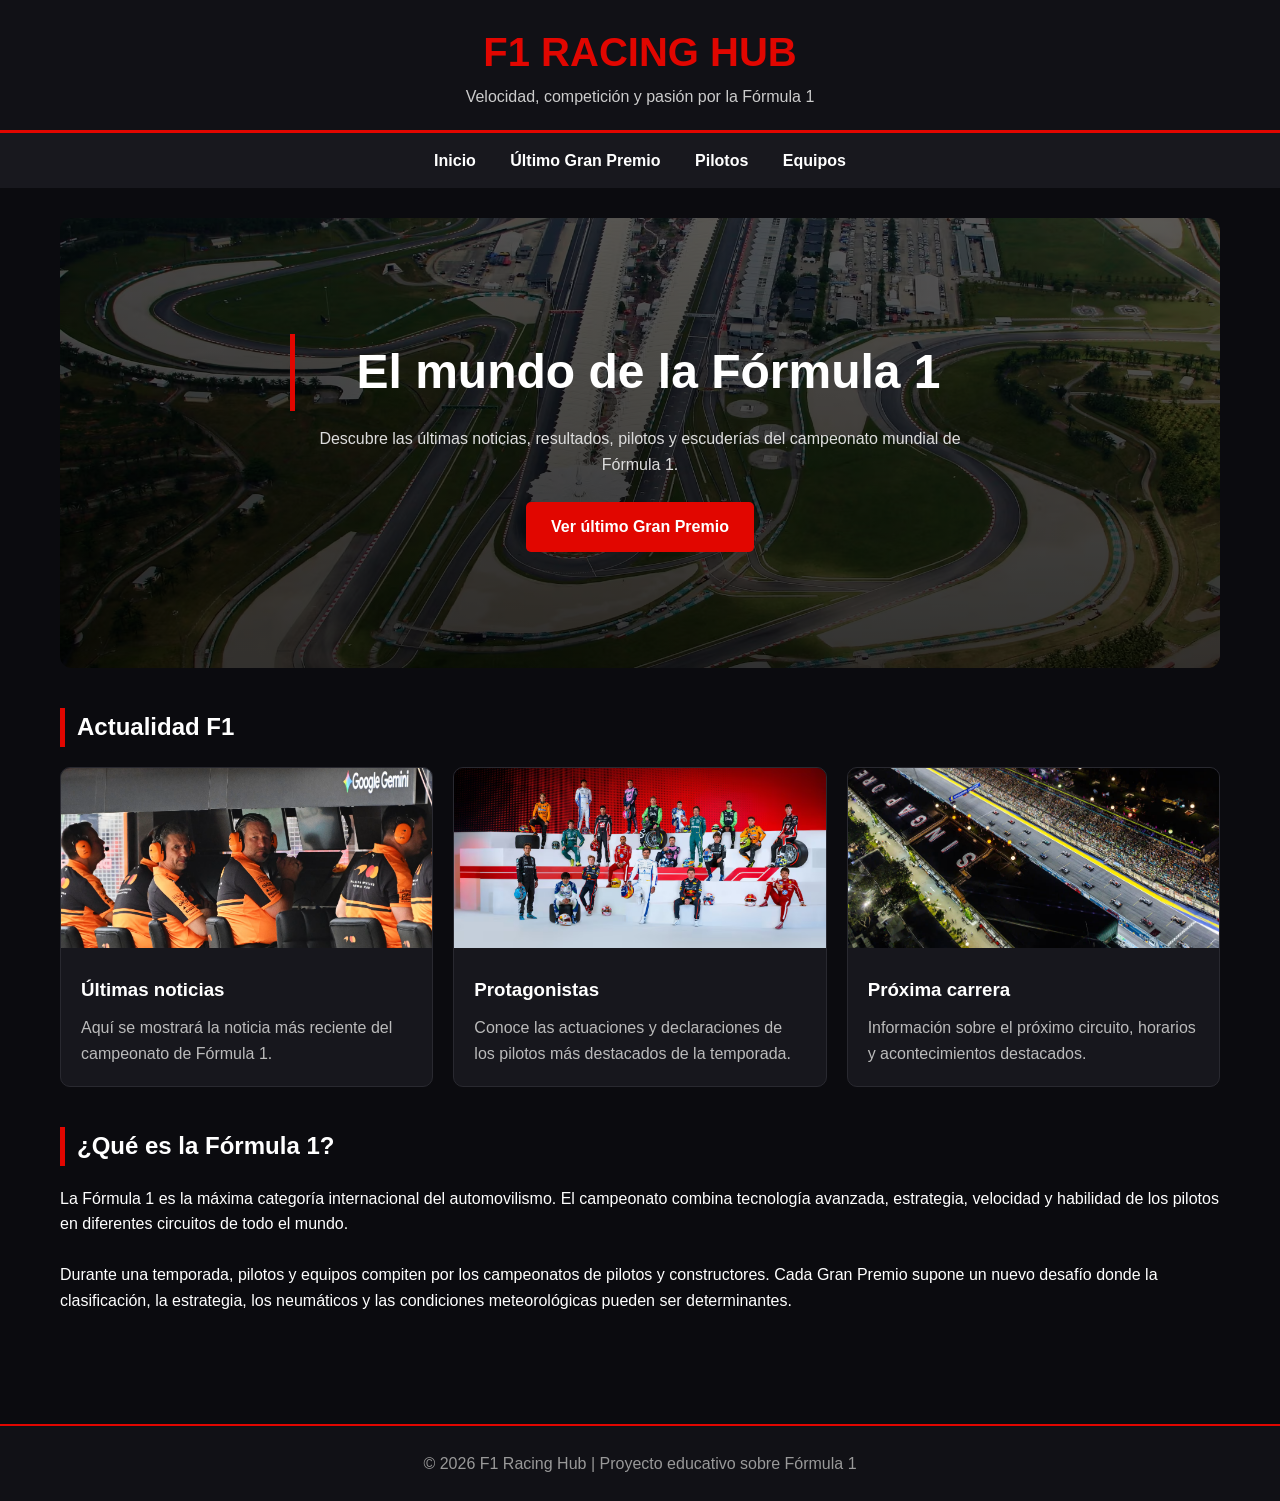
==== index.html @ a59dc9d7 "Add files via upload" ====
<!DOCTYPE html>
<html lang="es">

<head>
    <meta charset="UTF-8">

    <meta name="viewport" content="width=device-width, initial-scale=1.0">

    <meta name="description"
          content="F1 Racing Hub: actualidad, resultados, pilotos y escuderías de Fórmula 1.">

    <meta name="keywords"
          content="Fórmula 1, F1, pilotos, equipos, resultados, carreras, Grand Prix">

    <meta name="author"
          content="F1 Racing Hub">

    <title>F1 Racing Hub | Fórmula 1</title>

    <link rel="stylesheet" href="estilos.css">
</head>

<body>

    <header>
        <h1>F1 RACING HUB</h1>
        <p>Velocidad, competición y pasión por la Fórmula 1</p>
    </header>

    <nav aria-label="Navegación principal">
        <a href="index.html">Inicio</a>
        <a href="pagina1.html">Último Gran Premio</a>
        <a href="pagina2.html">Pilotos</a>
        <a href="pagina3.html">Equipos</a>
    </nav>

    <main>

        <section class="hero">

            <div>

                <h2>El mundo de la Fórmula 1</h2>

                <p>
                    Descubre las últimas noticias, resultados, pilotos
                    y escuderías del campeonato mundial de Fórmula 1.
                </p>

                <a class="boton" href="pagina1.html">
                    Ver último Gran Premio
                </a>

            </div>

        </section>


        <section>

            <h2>Actualidad F1</h2>

            <div class="noticias">
            
            <a href="https://www.formula1.com/en/latest" class="enlace-noticia">
                <article>
                    
                    <img src="imagenes/Noticia.avif"
                         alt="Monoplaza de Fórmula 1 en carrera">

                    <div>

                        <h3>Últimas noticias</h3>

                        <p>
                            Aquí se mostrará la noticia más reciente
                            del campeonato de Fórmula 1.
                        </p>

                    </div>

                </article>
            </a>
            <a href="https://www.formula1.com/en/teams" class="enlace-noticia">
                <article>

                    <img src="imagenes/Equipos.avif"
                         alt="Piloto de Fórmula 1">

                    <div>

                        <h3>Protagonistas</h3>

                        <p>
                            Conoce las actuaciones y declaraciones de
                            los pilotos más destacados de la temporada.
                        </p>

                    </div>

                </article>
            </a>
            <a href="https://www.formula1.com/en/racing/2026/singapore" class="enlace-noticia">
                <article>

                    <img src="imagenes/Singapore.avif"
                         alt="Circuito de Fórmula 1">

                    <div>

                        <h3>Próxima carrera</h3>

                        <p>
                            Información sobre el próximo circuito,
                            horarios y acontecimientos destacados.
                        </p>

                    </div>

                </article>
                </a>
            </div>

        </section>


        <section>

            <h2>¿Qué es la Fórmula 1?</h2>

            <p>
                La Fórmula 1 es la máxima categoría internacional
                del automovilismo. El campeonato combina tecnología
                avanzada, estrategia, velocidad y habilidad de los
                pilotos en diferentes circuitos de todo el mundo.
            </p>

            <br>

            <p>
                Durante una temporada, pilotos y equipos compiten
                por los campeonatos de pilotos y constructores.
                Cada Gran Premio supone un nuevo desafío donde la
                clasificación, la estrategia, los neumáticos y las
                condiciones meteorológicas pueden ser determinantes.
            </p>

        </section>

    </main>


    <footer>
        <p>
            &copy; 2026 F1 Racing Hub | Proyecto educativo sobre Fórmula 1
        </p>
    </footer>

</body>

</html>
---- estilos.css ----
/* =========================================================
   CONFIGURACIÓN GENERAL
   ========================================================= */

* {
    box-sizing: border-box;
    margin: 0;
    padding: 0;
}

html {
    scroll-behavior: smooth;
}

body {
    font-family: Arial, Helvetica, sans-serif;
    background: #0b0b0f;
    color: #ffffff;
    line-height: 1.6;
}


/* =========================================================
   CABECERA
   ========================================================= */

header {
    background: #111116;
    padding: 20px;
    border-bottom: 3px solid #e10600;
}

header h1 {
    text-align: center;
    color: #e10600;
    font-size: 2.5rem;
}

header p {
    text-align: center;
    color: #cccccc;
}


/* =========================================================
   NAVEGACIÓN
   ========================================================= */

nav {
    background: #18181e;
    padding: 15px;
    text-align: center;
}

nav a {
    color: #ffffff;
    text-decoration: none;
    margin: 0 15px;
    font-weight: bold;
    transition: color 0.2s ease;
}

nav a:hover {
    color: #e10600;
}


/* =========================================================
   CONTENIDO PRINCIPAL
   ========================================================= */

main {
    max-width: 1200px;
    margin: auto;
    padding: 30px 20px;
}

section {
    margin-bottom: 40px;
}

section h2 {
    border-left: 5px solid #e10600;
    padding-left: 12px;
    margin-bottom: 20px;
}


/* =========================================================
   PÁGINA DE INICIO
   ========================================================= */

.hero {
    background:
        linear-gradient(
            rgba(0, 0, 0, 0.65),
            rgba(0, 0, 0, 0.80)
        ),
        url("imagenes/Malaysia.avif") center/cover;

    min-height: 450px;
    display: flex;
    align-items: center;
    justify-content: center;

    text-align: center;

    border-radius: 12px;
    padding: 40px;
    margin-bottom: 40px;
}

.hero h2 {
    font-size: 3rem;
    margin-bottom: 15px;
}

.hero p {
    max-width: 700px;
    margin: auto;
    color: #dddddd;
}


/* =========================================================
   BOTONES
   ========================================================= */

.boton {
    display: inline-block;
    margin-top: 25px;
    padding: 12px 25px;

    background: #e10600;
    color: #ffffff;

    text-decoration: none;
    border-radius: 5px;

    font-weight: bold;

    transition: background 0.2s ease;
}

.boton:hover {
    background: #ff2b25;
}


/* =========================================================
   NOTICIAS
   ========================================================= */

.noticias {
    display: grid;
    grid-template-columns: repeat(3, 1fr);
    gap: 20px;
}

article {
    background: #17171d;
    border-radius: 10px;
    overflow: hidden;
    border: 1px solid #292930;
}

article img {
    width: 100%;
    height: 180px;
    object-fit: cover;
}

article div {
    padding: 20px;
}

article h3 {
    margin-bottom: 10px;
    color: #ffffff;
}

article p {
    color: #bbbbbb;
}
.enlace-noticia {
    display: block;
    text-decoration: none;
    color: inherit;
}

.enlace-noticia article {
    transition: transform 0.2s ease, border-color 0.2s ease;
}

.enlace-noticia:hover article {
    transform: translateY(-5px);
    border-color: #e10600;
}

.enlace-noticia:hover h3 {
    color: #e10600;
}

/* =========================================================
   CABECERA DEL GRAN PREMIO
   ========================================================= */

.cabecera-carrera {
    background:
        linear-gradient(
            rgba(0, 0, 0, 0.55),
            rgba(0, 0, 0, 0.75)
        ),
        url("imagenes/circuito.jpg") center/cover;

    padding: 70px 30px;

    text-align: center;

    border-radius: 12px;
    margin-bottom: 35px;
}

.cabecera-carrera h2 {
    font-size: 2.8rem;
}


/* =========================================================
   SECCIONES DESTACADAS
   ========================================================= */

.destacado {
    border-left: 5px solid #e10600;
    padding: 15px;
    margin: 15px 0;
    background: #202027;
}


/* =========================================================
   TABLAS
   ========================================================= */

table {
    width: 100%;
    border-collapse: collapse;
}

th,
td {
    padding: 12px;
    text-align: left;
    border-bottom: 1px solid #33333a;
}

th {
    background: #e10600;
    color: #ffffff;
}

tr:hover {
    background: #222229;
}


/* =========================================================
   PÁGINA DE PILOTOS
   ========================================================= */

main > h2 {
    text-align: center;
    margin-bottom: 30px;
    font-size: 2.2rem;
}

.pilotos {
    display: grid;
    grid-template-columns: repeat(3, 1fr);
    gap: 25px;
}

.pilotos article {
    background: #17171d;
    border-radius: 12px;
    overflow: hidden;
    border: 1px solid #292930;
}

.pilotos article img {
    width: 100%;
    height: 280px;
    object-fit: cover;
}

.contenido {
    padding: 25px;
}

.contenido h3 {
    color: #e10600;
    font-size: 1.5rem;
    margin-bottom: 15px;
}

.biografia {
    color: #cccccc;
    margin-bottom: 20px;
}

.estadisticas {
    width: 100%;
    border-collapse: collapse;
}

.estadisticas td {
    padding: 8px;
    border-bottom: 1px solid #33333a;
}

.estadisticas td:first-child {
    color: #aaaaaa;
}

.estadisticas td:last-child {
    text-align: right;
    font-weight: bold;
}


/* =========================================================
   PÁGINA DE EQUIPOS
   ========================================================= */

.equipos {
    display: grid;
    gap: 30px;
}

.equipos article {
    background: #17171d;
    border: 1px solid #292930;
    border-radius: 12px;
    overflow: hidden;
}

.imagen-equipo {
    width: 100%;
    height: 300px;
    object-fit: cover;
}

.equipos .contenido {
    padding: 25px;
}

.equipos .contenido h3 {
    color: #e10600;
    font-size: 1.8rem;
    margin-bottom: 15px;
}

.equipos .contenido h4 {
    margin-top: 20px;
    margin-bottom: 8px;
    color: #ffffff;
}

.equipos .contenido p {
    color: #cccccc;
}

.lineup {
    display: grid;
    grid-template-columns: 1fr 1fr;
    gap: 15px;
    margin-top: 15px;
}

.piloto {
    background: #222229;
    padding: 15px;
    border-radius: 8px;
}

.equipos .estadisticas {
    width: 100%;
    margin-top: 20px;
    border-collapse: collapse;
}

.equipos .estadisticas th,
.equipos .estadisticas td {
    padding: 10px;
    border-bottom: 1px solid #33333a;
    text-align: left;
}

.equipos .estadisticas th {
    color: #e10600;
    background: transparent;
}


/* =========================================================
   PIE DE PÁGINA
   ========================================================= */

footer {
    background: #111116;
    text-align: center;
    padding: 25px;
    margin-top: 40px;

    border-top: 2px solid #e10600;

    color: #999999;
}


/* =========================================================
   DISEÑO RESPONSIVE
   ========================================================= */

@media (max-width: 900px) {

    .pilotos {
        grid-template-columns: 1fr;
    }

    .noticias {
        grid-template-columns: 1fr;
    }

}


@media (max-width: 700px) {

    nav a {
        display: block;
        margin: 8px;
    }

    .hero h2 {
        font-size: 2rem;
    }

    .cabecera-carrera h2 {
        font-size: 2rem;
    }

    .lineup {
        grid-template-columns: 1fr;
    }

    table {
        font-size: 0.85rem;
    }

    .hero {
        min-height: 350px;
        padding: 25px;
    }

}
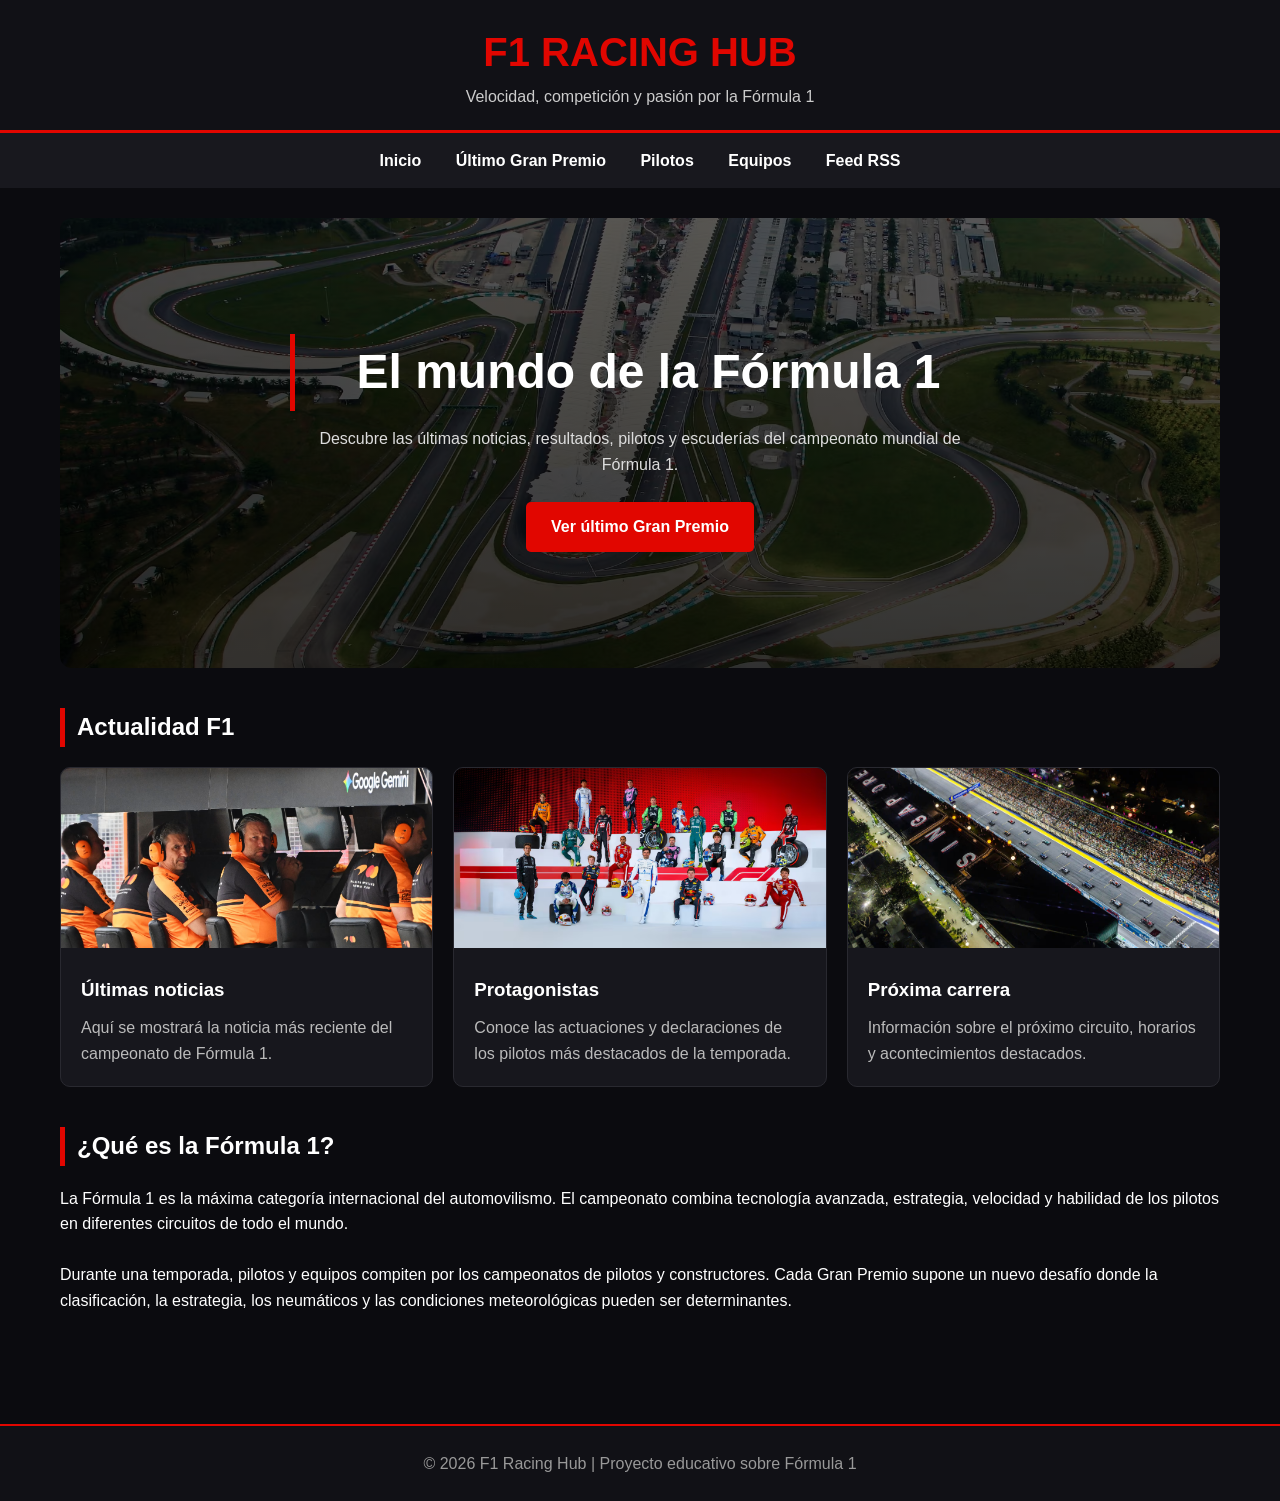
==== commit 6fb8dd8b: "Add RSS feed link to navigation Added a new navigation link to the RSS feed." ====
--- a/index.html
+++ b/index.html
@@ -32,6 +32,7 @@
         <a href="pagina1.html">Último Gran Premio</a>
         <a href="pagina2.html">Pilotos</a>
         <a href="pagina3.html">Equipos</a>
+        <a href="pagina4.html">Feed RSS</a>
     </nav>
 
     <main>
@@ -158,4 +159,4 @@
 
 </body>
 
-</html>+</html>
--- a/estilos.css
+++ b/estilos.css
@@ -464,4 +464,69 @@
         padding: 25px;
     }
 
+}
+
+/* =========================================================
+   FORMULARIO DE CONTACTO
+   ========================================================= */
+
+.contacto {
+    background: #17171d;
+    border: 1px solid #292930;
+    border-radius: 12px;
+    padding: 30px;
+    margin-top: 50px;
+}
+
+.contacto h2 {
+    margin-bottom: 15px;
+}
+
+.contacto > p {
+    color: #cccccc;
+    margin-bottom: 25px;
+}
+
+.contacto form {
+    max-width: 700px;
+    margin: auto;
+}
+
+.campo {
+    margin-bottom: 20px;
+}
+
+.campo label {
+    display: block;
+    margin-bottom: 8px;
+    font-weight: bold;
+    color: #ffffff;
+}
+
+.campo input,
+.campo textarea {
+    width: 100%;
+    padding: 12px;
+    background: #222229;
+    border: 1px solid #33333a;
+    border-radius: 6px;
+    color: #ffffff;
+    font-family: Arial, Helvetica, sans-serif;
+    font-size: 1rem;
+}
+
+.campo input:focus,
+.campo textarea:focus {
+    outline: none;
+    border-color: #e10600;
+}
+
+.campo textarea {
+    resize: vertical;
+}
+
+.contacto .boton {
+    border: none;
+    cursor: pointer;
+    font-size: 1rem;
 }
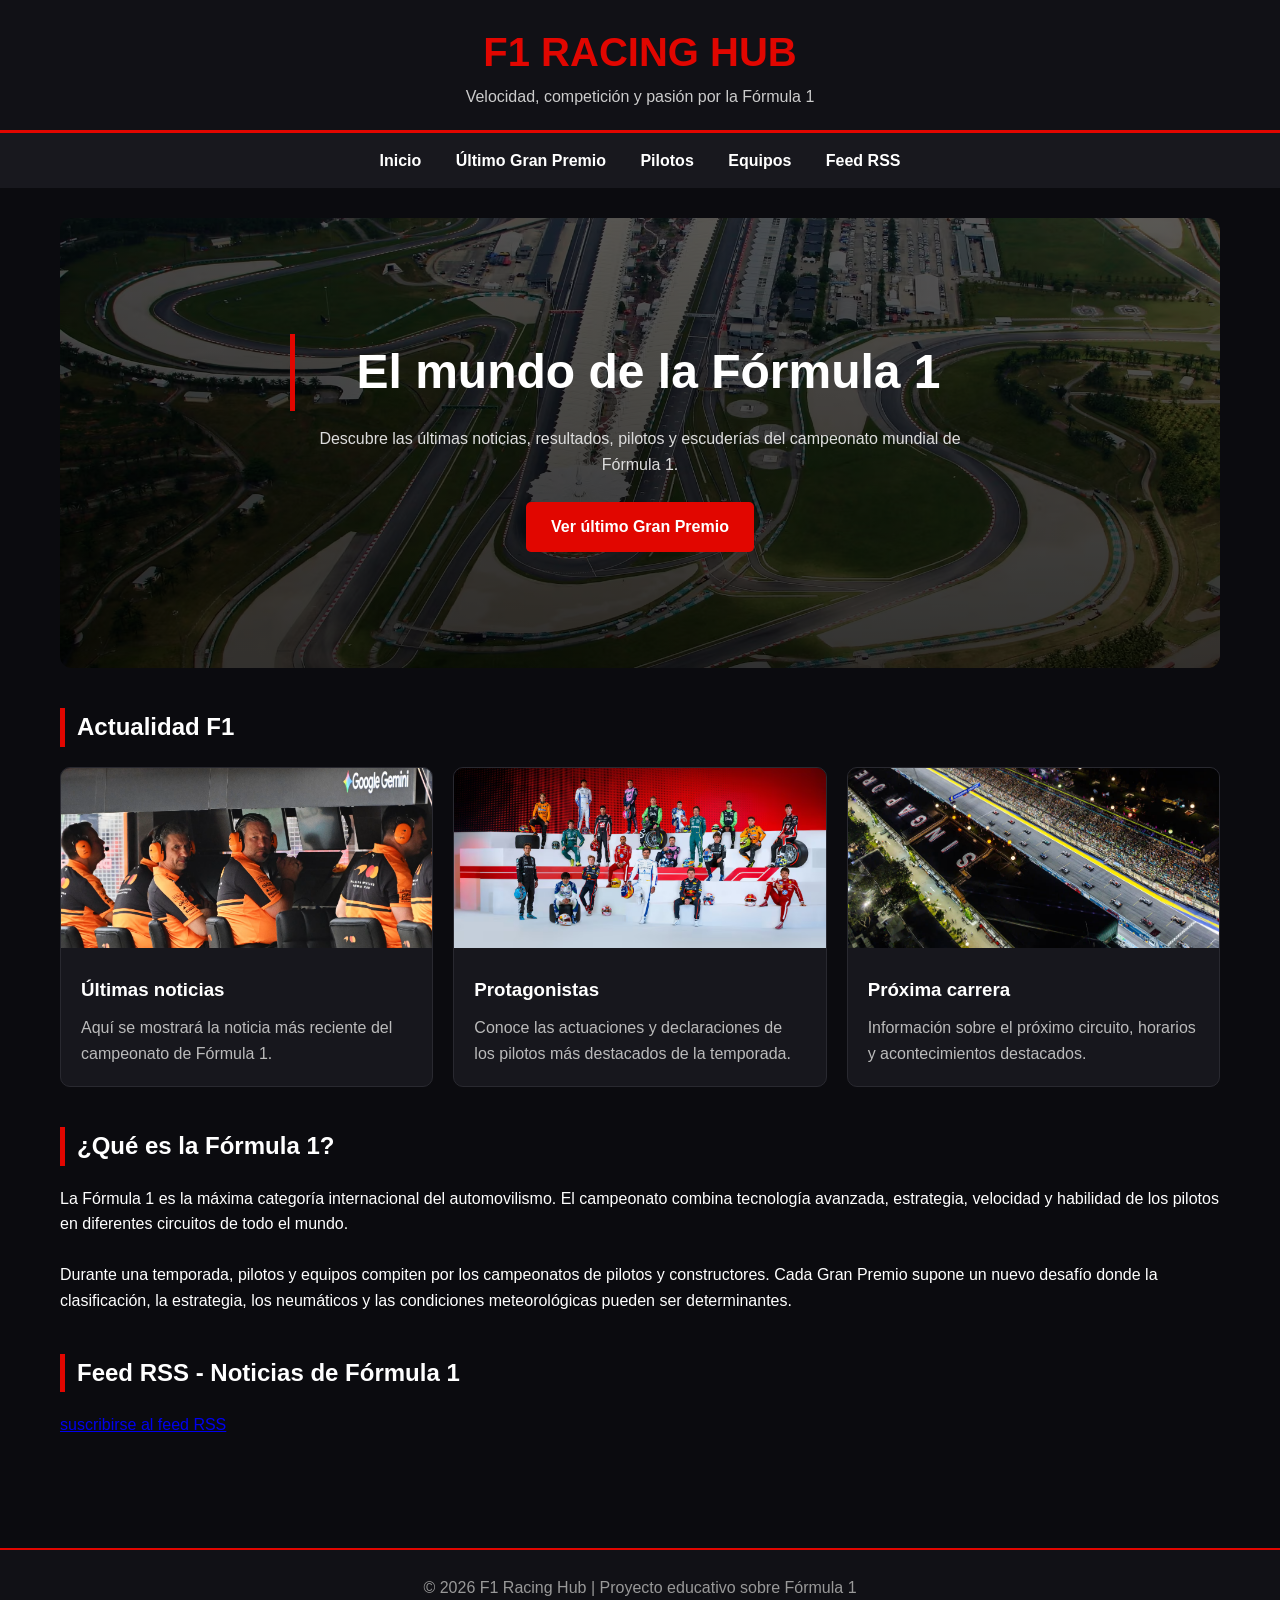
==== commit adbce101: "Update index.html" ====
--- a/index.html
+++ b/index.html
@@ -147,7 +147,15 @@
             </p>
 
         </section>
+        
+        <section>
 
+                <h2>Feed RSS - Noticias de Fórmula 1</h2>
+
+                <a type="application/rss+xml" href="feed.xml" > suscribirse al feed RSS </a>
+
+        </section>
+        
     </main>
 
 
